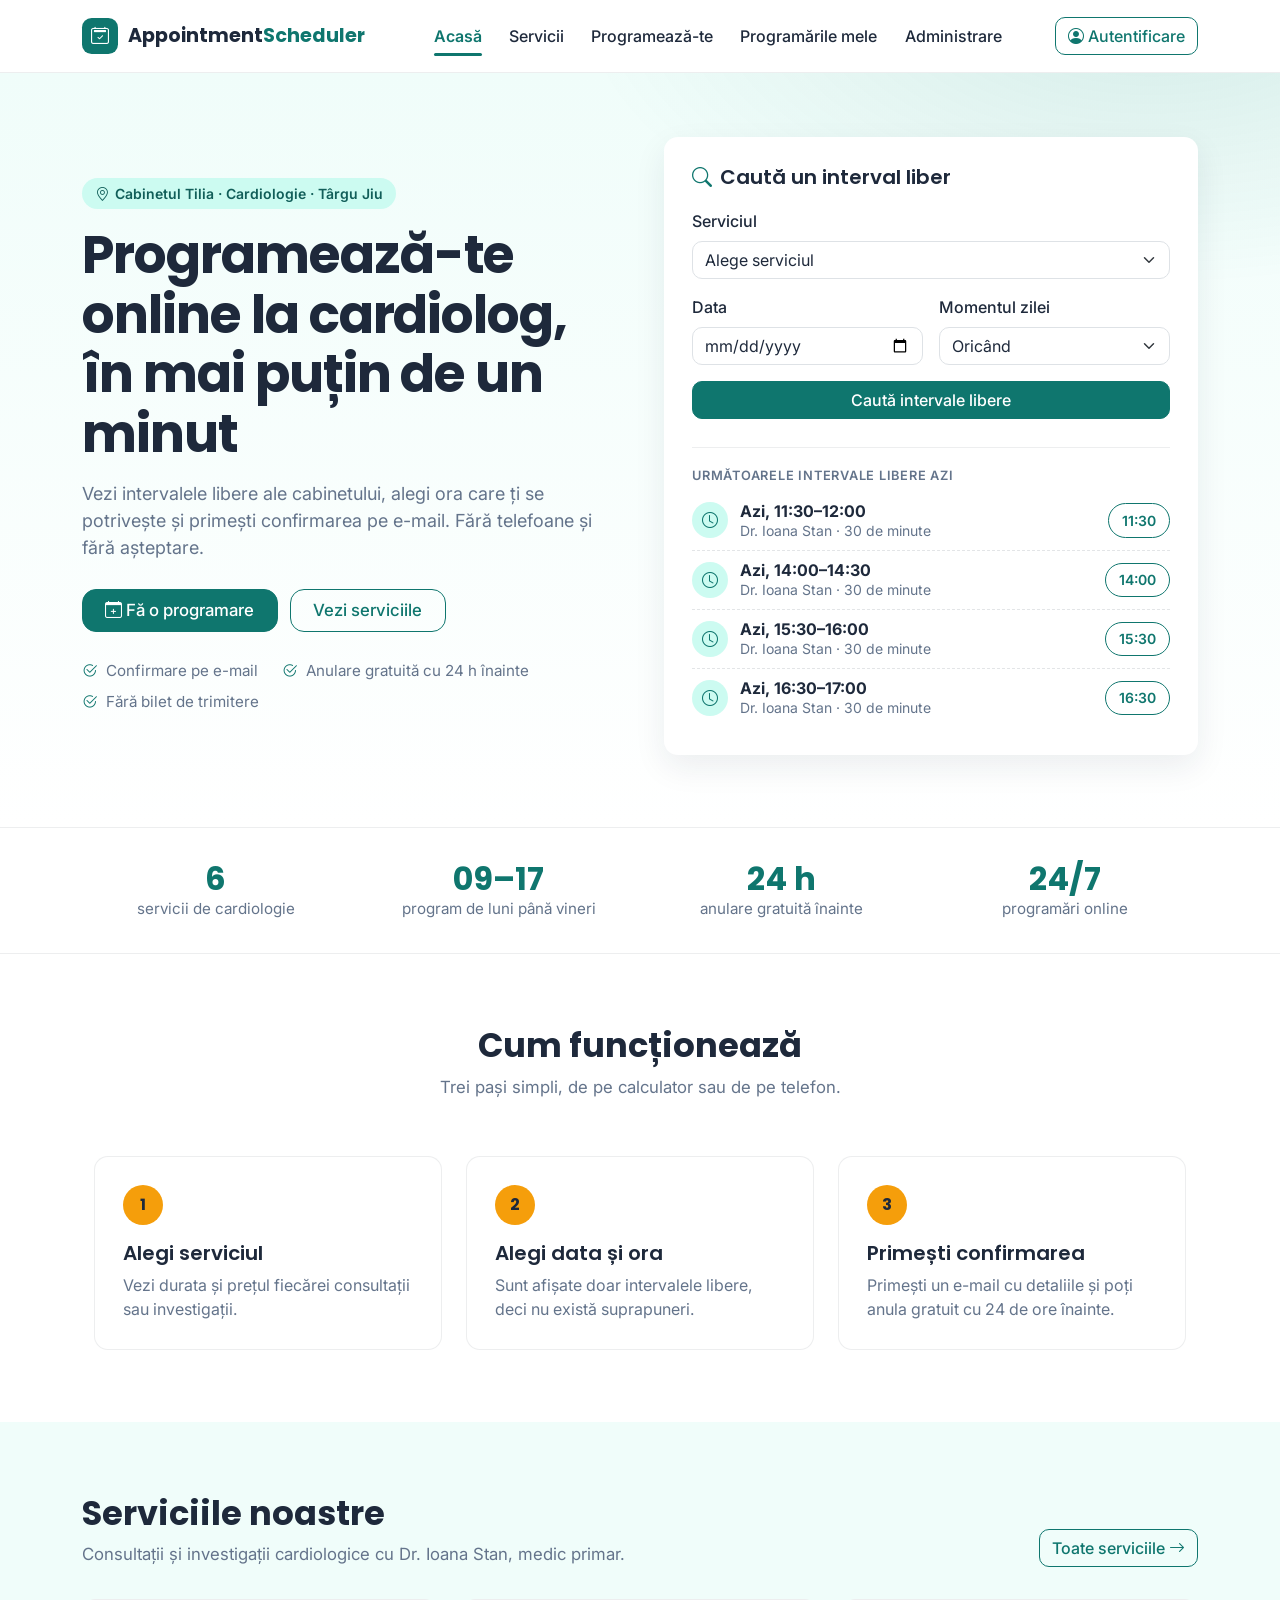
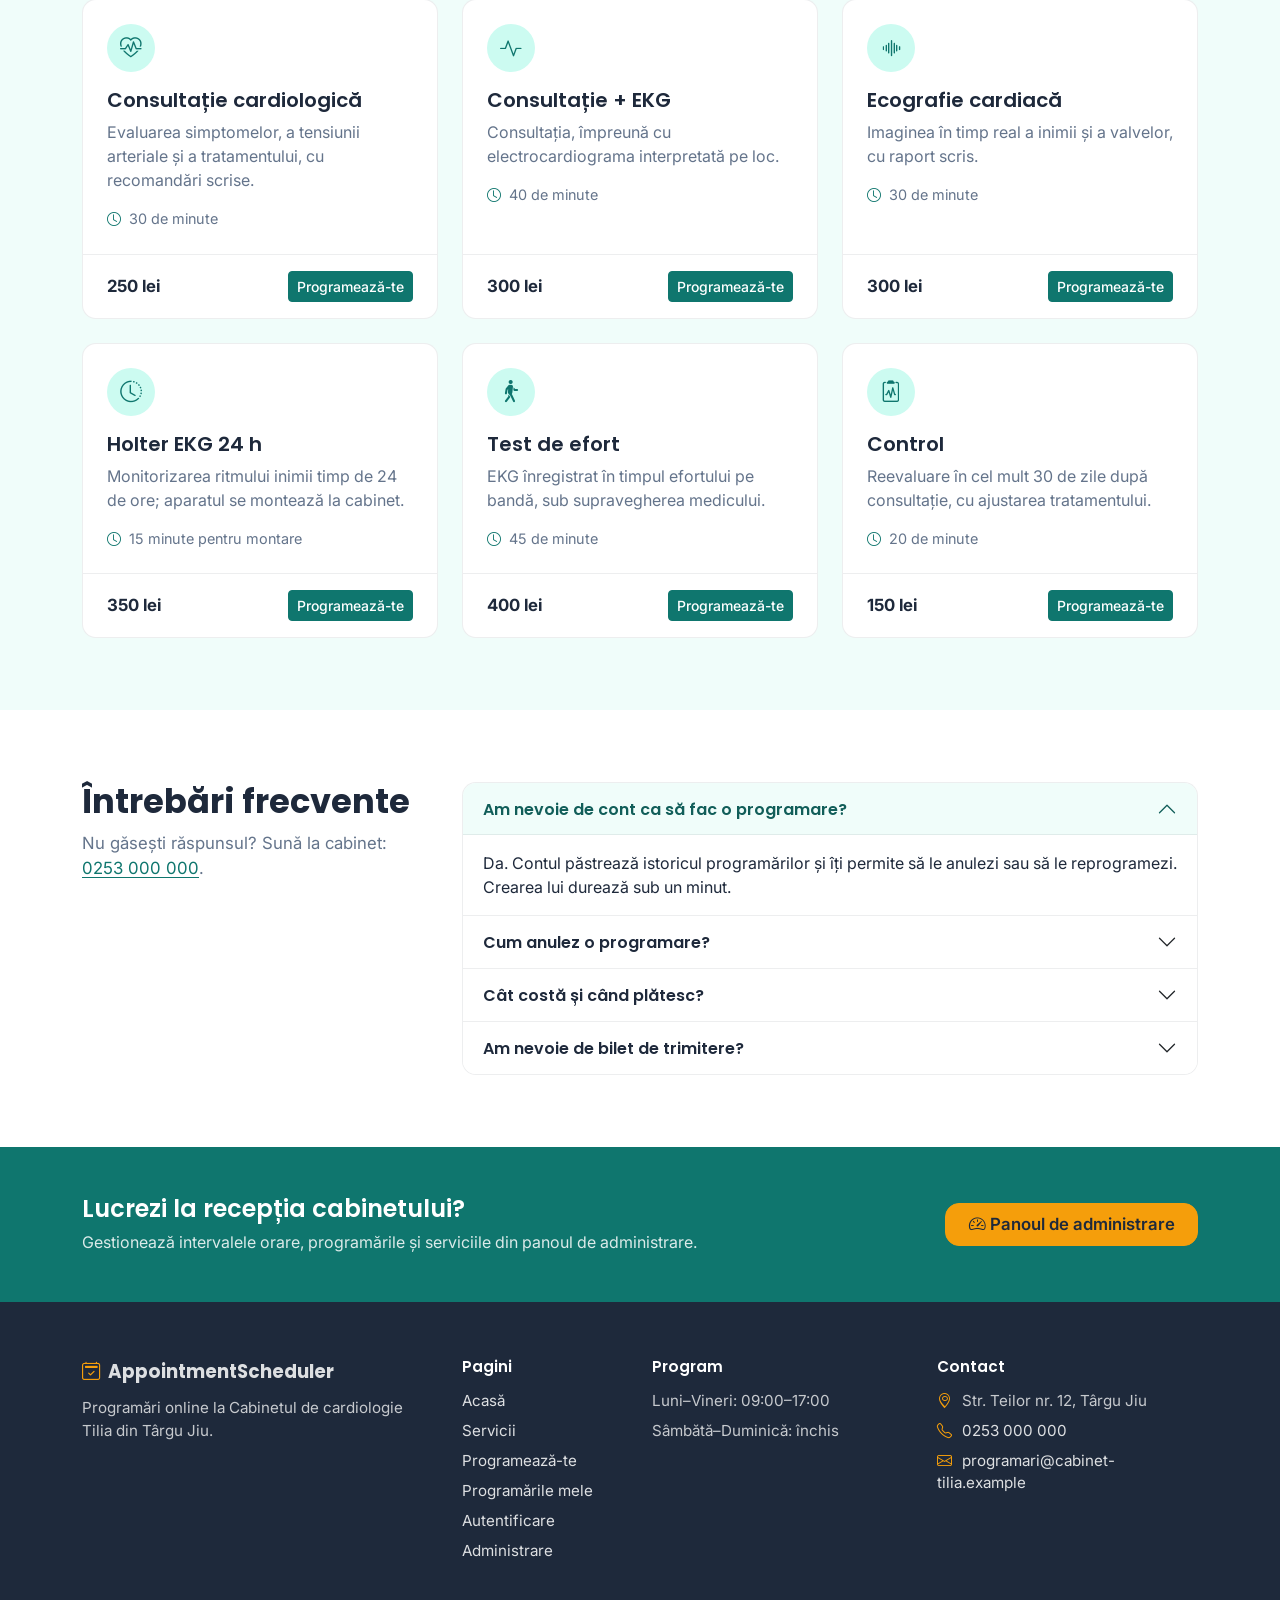
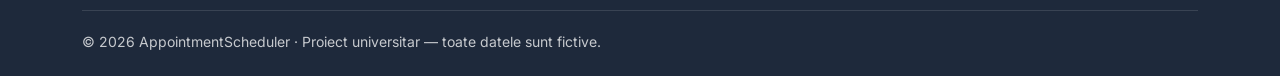
==== index.html @ 43826719 "Pagina principala: structura HTML (antet, sectiuni, subsol)" ====
<!DOCTYPE html>
<html lang="ro">
<head>
  <meta charset="UTF-8">
  <!-- viewport: pagina se adaptează la lățimea ecranului (obligatoriu pentru design responsive) -->
  <meta name="viewport" content="width=device-width, initial-scale=1">
  <meta name="description" content="Programări online la Cabinetul de cardiologie Tilia din Târgu Jiu: alegi serviciul, vezi intervalele libere și rezervi în mai puțin de un minut.">
  <title>AppointmentScheduler — Programări online la Cabinetul de cardiologie Tilia</title>
  <link rel="icon" href="img/favicon.svg" type="image/svg+xml">

  <!-- 1. Bootstrap 5.3.8 (framework-ul CSS), încărcat prin CDN -->
  <link rel="stylesheet" href="https://cdn.jsdelivr.net/npm/bootstrap@5.3.8/dist/css/bootstrap.min.css"
        integrity="sha384-sRIl4kxILFvY47J16cr9ZwB07vP4J8+LH7qKQnuqkuIAvNWLzeN8tE5YBujZqJLB" crossorigin="anonymous">
  <!-- 2. Bootstrap Icons (pictogramele) -->
  <link rel="stylesheet" href="https://cdn.jsdelivr.net/npm/bootstrap-icons@1.13.1/font/bootstrap-icons.min.css"
        integrity="sha384-CK2SzKma4jA5H/MXDUU7i1TqZlCFaD4T01vtyDFvPlD97JQyS+IsSh1nI2EFbpyk" crossorigin="anonymous">
  <!-- 3. Fonturile: Poppins pentru titluri, Inter pentru text (Google Fonts) -->
  <link rel="preconnect" href="https://fonts.googleapis.com">
  <link rel="preconnect" href="https://fonts.gstatic.com" crossorigin>
  <link rel="stylesheet" href="https://fonts.googleapis.com/css2?family=Inter:wght@400;500;600&family=Poppins:wght@500;600;700&display=swap">
  <!-- 4. Stilurile proprii: ultimele, ca să poată suprascrie stilurile Bootstrap -->
  <link rel="stylesheet" href="css/style.css">
</head>
<body>
  <!-- Link vizibil doar la navigarea cu tastatura: sare direct la conținut -->
  <a class="visually-hidden-focusable skip-link" href="#continut">Sari la conținutul principal</a>

  <!-- ============================ ANTET ȘI MENIU (comun tuturor paginilor) ============================ -->
  <header class="site-header sticky-top">
    <nav class="navbar navbar-expand-lg" aria-label="Meniul principal">
      <div class="container">
        <a class="navbar-brand" href="index.html">
          <i class="bi bi-calendar2-check brand-icon" aria-hidden="true"></i>
          <span>Appointment<span class="brand-accent">Scheduler</span></span>
        </a>
        <!-- Butonul „hamburger”: apare doar pe ecrane mai înguste de 992 px -->
        <button class="navbar-toggler" type="button" data-bs-toggle="collapse" data-bs-target="#meniu-principal"
                aria-controls="meniu-principal" aria-expanded="false" aria-label="Deschide meniul">
          <span class="navbar-toggler-icon"></span>
        </button>
        <div class="collapse navbar-collapse" id="meniu-principal">
          <ul class="navbar-nav mx-lg-auto">
            <li class="nav-item"><a class="nav-link active" aria-current="page" href="index.html">Acasă</a></li>
            <li class="nav-item"><a class="nav-link" href="servicii.html">Servicii</a></li>
            <li class="nav-item"><a class="nav-link" href="programare.html">Programează-te</a></li>
            <li class="nav-item"><a class="nav-link" href="programarile-mele.html">Programările mele</a></li>
            <li class="nav-item"><a class="nav-link" href="admin.html">Administrare</a></li>
          </ul>
          <a class="btn btn-outline-primary btn-account" href="autentificare.html">
            <i class="bi bi-person-circle" aria-hidden="true"></i> Autentificare
          </a>
        </div>
      </div>
    </nav>
  </header>

  <main id="continut">

    <!-- ============================ 1. HERO: mesajul principal + căutarea rapidă ============================ -->
    <section class="hero" aria-labelledby="titlu-hero">
      <div class="container">
        <div class="row align-items-center g-4 g-lg-5">

          <!-- Coloana stângă: mesajul principal și butoanele de acțiune -->
          <div class="col-lg-6">
            <p class="eyebrow"><i class="bi bi-geo-alt" aria-hidden="true"></i> Cabinetul Tilia · Cardiologie · Târgu Jiu</p>
            <h1 id="titlu-hero" class="hero-title">Programează-te online la cardiolog, în mai puțin de un minut</h1>
            <p class="hero-lead">Vezi intervalele libere ale cabinetului, alegi ora care ți se potrivește și primești confirmarea pe e-mail. Fără telefoane și fără așteptare.</p>
            <div class="hero-actions">
              <a class="btn btn-primary btn-lg" href="programare.html">
                <i class="bi bi-calendar-plus" aria-hidden="true"></i> Fă o programare
              </a>
              <a class="btn btn-outline-primary btn-lg" href="servicii.html">Vezi serviciile</a>
            </div>
            <ul class="hero-facts">
              <li><i class="bi bi-check2-circle" aria-hidden="true"></i> Confirmare pe e-mail</li>
              <li><i class="bi bi-check2-circle" aria-hidden="true"></i> Anulare gratuită cu 24 h înainte</li>
              <li><i class="bi bi-check2-circle" aria-hidden="true"></i> Fără bilet de trimitere</li>
            </ul>
          </div>

          <!-- Coloana dreaptă: formularul de căutare rapidă și următoarele intervale libere -->
          <div class="col-lg-6">
            <div class="card search-card">
              <div class="card-body">
                <h2 class="h5 card-heading"><i class="bi bi-search" aria-hidden="true"></i> Caută un interval liber</h2>

                <!-- novalidate: oprim mesajele implicite ale browserului; validarea o face js/main.js -->
                <form id="form-cautare" class="row g-3 needs-validation" action="programare.html" method="get" novalidate>
                  <div class="col-12">
                    <label for="serviciu-cautare" class="form-label">Serviciul</label>
                    <select id="serviciu-cautare" name="serviciu" class="form-select" required>
                      <option value="" selected disabled>Alege serviciul</option>
                      <option value="consultatie">Consultație cardiologică</option>
                      <option value="consultatie-ekg">Consultație + EKG</option>
                      <option value="ecografie">Ecografie cardiacă</option>
                      <option value="holter">Holter EKG 24 h</option>
                      <option value="test-efort">Test de efort</option>
                      <option value="control">Control</option>
                    </select>
                    <div class="invalid-feedback">Alege un serviciu.</div>
                  </div>
                  <div class="col-sm-6">
                    <label for="data" class="form-label">Data</label>
                    <input type="date" id="data" name="data" class="form-control" required data-validare-data>
                    <div class="invalid-feedback" data-mesaj-data>Alege data programării.</div>
                  </div>
                  <div class="col-sm-6">
                    <label for="moment" class="form-label">Momentul zilei</label>
                    <select id="moment" name="moment" class="form-select">
                      <option value="oricand" selected>Oricând</option>
                      <option value="dimineata">Dimineața (09–12)</option>
                      <option value="dupa-amiaza">După-amiaza (12–17)</option>
                    </select>
                  </div>
                  <div class="col-12 d-grid">
                    <button type="submit" class="btn btn-primary">Caută intervale libere</button>
                  </div>
                </form>

                <h3 class="slots-heading">Următoarele intervale libere azi</h3>
                <ul class="list-unstyled slot-list">
                  <li class="slot-item">
                    <span class="icon-circle icon-circle-sm"><i class="bi bi-clock" aria-hidden="true"></i></span>
                    <span class="slot-info"><strong>Azi, 11:30–12:00</strong><small>Dr. Ioana Stan · 30 de minute</small></span>
                    <a class="slot-chip" href="programare.html">11:30</a>
                  </li>
                  <li class="slot-item">
                    <span class="icon-circle icon-circle-sm"><i class="bi bi-clock" aria-hidden="true"></i></span>
                    <span class="slot-info"><strong>Azi, 14:00–14:30</strong><small>Dr. Ioana Stan · 30 de minute</small></span>
                    <a class="slot-chip" href="programare.html">14:00</a>
                  </li>
                  <li class="slot-item">
                    <span class="icon-circle icon-circle-sm"><i class="bi bi-clock" aria-hidden="true"></i></span>
                    <span class="slot-info"><strong>Azi, 15:30–16:00</strong><small>Dr. Ioana Stan · 30 de minute</small></span>
                    <a class="slot-chip" href="programare.html">15:30</a>
                  </li>
                  <li class="slot-item">
                    <span class="icon-circle icon-circle-sm"><i class="bi bi-clock" aria-hidden="true"></i></span>
                    <span class="slot-info"><strong>Azi, 16:30–17:00</strong><small>Dr. Ioana Stan · 30 de minute</small></span>
                    <a class="slot-chip" href="programare.html">16:30</a>
                  </li>
                </ul>
              </div>
            </div>
          </div>

        </div>
      </div>
    </section>

    <!-- ============================ 2. PE SCURT: cifre despre cabinet ============================ -->
    <section class="stats-bar" aria-label="Cabinetul pe scurt">
      <div class="container">
        <div class="row row-cols-2 row-cols-md-4 g-3 text-center">
          <div class="col"><p class="stat-number">6</p><p class="stat-label">servicii de cardiologie</p></div>
          <div class="col"><p class="stat-number">09–17</p><p class="stat-label">program de luni până vineri</p></div>
          <div class="col"><p class="stat-number">24 h</p><p class="stat-label">anulare gratuită înainte</p></div>
          <div class="col"><p class="stat-number">24/7</p><p class="stat-label">programări online</p></div>
        </div>
      </div>
    </section>

    <!-- ============================ 3. CUM FUNCȚIONEAZĂ: cei trei pași ============================ -->
    <section class="section" id="cum-functioneaza" aria-labelledby="titlu-pasi">
      <div class="container">
        <div class="section-head text-md-center">
          <h2 id="titlu-pasi" class="section-title">Cum funcționează</h2>
          <p class="section-lead">Trei pași simpli, de pe calculator sau de pe telefon.</p>
        </div>
        <ol class="row g-4 list-unstyled steps">
          <li class="col-md-4">
            <div class="step-card">
              <span class="step-number" aria-hidden="true">1</span>
              <h3 class="h5">Alegi serviciul</h3>
              <p>Vezi durata și prețul fiecărei consultații sau investigații.</p>
            </div>
          </li>
          <li class="col-md-4">
            <div class="step-card">
              <span class="step-number" aria-hidden="true">2</span>
              <h3 class="h5">Alegi data și ora</h3>
              <p>Sunt afișate doar intervalele libere, deci nu există suprapuneri.</p>
            </div>
          </li>
          <li class="col-md-4">
            <div class="step-card">
              <span class="step-number" aria-hidden="true">3</span>
              <h3 class="h5">Primești confirmarea</h3>
              <p>Primești un e-mail cu detaliile și poți anula gratuit cu 24 de ore înainte.</p>
            </div>
          </li>
        </ol>
      </div>
    </section>

    <!-- ============================ 4. SERVICIILE NOASTRE (modulul Catalog) ============================ -->
    <section class="section section-alt" id="servicii" aria-labelledby="titlu-servicii">
      <div class="container">
        <div class="section-head d-md-flex justify-content-between align-items-end">
          <div>
            <h2 id="titlu-servicii" class="section-title">Serviciile noastre</h2>
            <p class="section-lead">Consultații și investigații cardiologice cu Dr. Ioana Stan, medic primar.</p>
          </div>
          <a class="btn btn-outline-primary mt-3 mt-md-0" href="servicii.html">
            Toate serviciile <i class="bi bi-arrow-right" aria-hidden="true"></i>
          </a>
        </div>

        <!-- Grila de carduri: 1 coloană pe telefon, 2 pe tabletă, 3 pe desktop -->
        <div class="row row-cols-1 row-cols-sm-2 row-cols-lg-3 g-4">
          <div class="col">
            <article class="card card-serviciu h-100">
              <div class="card-body">
                <span class="icon-circle"><i class="bi bi-heart-pulse" aria-hidden="true"></i></span>
                <h3 class="h5 card-title">Consultație cardiologică</h3>
                <p class="card-text">Evaluarea simptomelor, a tensiunii arteriale și a tratamentului, cu recomandări scrise.</p>
                <p class="card-meta"><i class="bi bi-clock" aria-hidden="true"></i> 30 de minute</p>
              </div>
              <div class="card-footer">
                <span class="price"><strong>250 lei</strong></span>
                <a class="btn btn-sm btn-primary" href="programare.html?serviciu=consultatie">Programează-te</a>
              </div>
            </article>
          </div>
          <div class="col">
            <article class="card card-serviciu h-100">
              <div class="card-body">
                <span class="icon-circle"><i class="bi bi-activity" aria-hidden="true"></i></span>
                <h3 class="h5 card-title">Consultație + EKG</h3>
                <p class="card-text">Consultația, împreună cu electrocardiograma interpretată pe loc.</p>
                <p class="card-meta"><i class="bi bi-clock" aria-hidden="true"></i> 40 de minute</p>
              </div>
              <div class="card-footer">
                <span class="price"><strong>300 lei</strong></span>
                <a class="btn btn-sm btn-primary" href="programare.html?serviciu=consultatie-ekg">Programează-te</a>
              </div>
            </article>
          </div>
          <div class="col">
            <article class="card card-serviciu h-100">
              <div class="card-body">
                <span class="icon-circle"><i class="bi bi-soundwave" aria-hidden="true"></i></span>
                <h3 class="h5 card-title">Ecografie cardiacă</h3>
                <p class="card-text">Imaginea în timp real a inimii și a valvelor, cu raport scris.</p>
                <p class="card-meta"><i class="bi bi-clock" aria-hidden="true"></i> 30 de minute</p>
              </div>
              <div class="card-footer">
                <span class="price"><strong>300 lei</strong></span>
                <a class="btn btn-sm btn-primary" href="programare.html?serviciu=ecografie">Programează-te</a>
              </div>
            </article>
          </div>
          <div class="col">
            <article class="card card-serviciu h-100">
              <div class="card-body">
                <span class="icon-circle"><i class="bi bi-clock-history" aria-hidden="true"></i></span>
                <h3 class="h5 card-title">Holter EKG 24 h</h3>
                <p class="card-text">Monitorizarea ritmului inimii timp de 24 de ore; aparatul se montează la cabinet.</p>
                <p class="card-meta"><i class="bi bi-clock" aria-hidden="true"></i> 15 minute pentru montare</p>
              </div>
              <div class="card-footer">
                <span class="price"><strong>350 lei</strong></span>
                <a class="btn btn-sm btn-primary" href="programare.html?serviciu=holter">Programează-te</a>
              </div>
            </article>
          </div>
          <div class="col">
            <article class="card card-serviciu h-100">
              <div class="card-body">
                <span class="icon-circle"><i class="bi bi-person-walking" aria-hidden="true"></i></span>
                <h3 class="h5 card-title">Test de efort</h3>
                <p class="card-text">EKG înregistrat în timpul efortului pe bandă, sub supravegherea medicului.</p>
                <p class="card-meta"><i class="bi bi-clock" aria-hidden="true"></i> 45 de minute</p>
              </div>
              <div class="card-footer">
                <span class="price"><strong>400 lei</strong></span>
                <a class="btn btn-sm btn-primary" href="programare.html?serviciu=test-efort">Programează-te</a>
              </div>
            </article>
          </div>
          <div class="col">
            <article class="card card-serviciu h-100">
              <div class="card-body">
                <span class="icon-circle"><i class="bi bi-clipboard2-pulse" aria-hidden="true"></i></span>
                <h3 class="h5 card-title">Control</h3>
                <p class="card-text">Reevaluare în cel mult 30 de zile după consultație, cu ajustarea tratamentului.</p>
                <p class="card-meta"><i class="bi bi-clock" aria-hidden="true"></i> 20 de minute</p>
              </div>
              <div class="card-footer">
                <span class="price"><strong>150 lei</strong></span>
                <a class="btn btn-sm btn-primary" href="programare.html?serviciu=control">Programează-te</a>
              </div>
            </article>
          </div>
        </div>
      </div>
    </section>

    <!-- ============================ 5. ÎNTREBĂRI FRECVENTE (acordeon Bootstrap) ============================ -->
    <section class="section" id="intrebari" aria-labelledby="titlu-intrebari">
      <div class="container">
        <div class="row g-4">
          <div class="col-lg-4">
            <h2 id="titlu-intrebari" class="section-title">Întrebări frecvente</h2>
            <p class="section-lead">Nu găsești răspunsul? Sună la cabinet: <a href="tel:0253000000">0253&nbsp;000&nbsp;000</a>.</p>
          </div>
          <div class="col-lg-8">
            <div class="accordion" id="faq">
              <div class="accordion-item">
                <h3 class="accordion-header">
                  <button class="accordion-button" type="button" data-bs-toggle="collapse" data-bs-target="#faq-1"
                          aria-expanded="true" aria-controls="faq-1">Am nevoie de cont ca să fac o programare?</button>
                </h3>
                <div id="faq-1" class="accordion-collapse collapse show" data-bs-parent="#faq">
                  <div class="accordion-body">Da. Contul păstrează istoricul programărilor și îți permite să le anulezi sau să le reprogramezi. Crearea lui durează sub un minut.</div>
                </div>
              </div>
              <div class="accordion-item">
                <h3 class="accordion-header">
                  <button class="accordion-button collapsed" type="button" data-bs-toggle="collapse" data-bs-target="#faq-2"
                          aria-expanded="false" aria-controls="faq-2">Cum anulez o programare?</button>
                </h3>
                <div id="faq-2" class="accordion-collapse collapse" data-bs-parent="#faq">
                  <div class="accordion-body">Din pagina „Programările mele”, cu cel puțin 24 de ore înainte. Intervalul eliberat devine imediat disponibil pentru alți pacienți.</div>
                </div>
              </div>
              <div class="accordion-item">
                <h3 class="accordion-header">
                  <button class="accordion-button collapsed" type="button" data-bs-toggle="collapse" data-bs-target="#faq-3"
                          aria-expanded="false" aria-controls="faq-3">Cât costă și când plătesc?</button>
                </h3>
                <div id="faq-3" class="accordion-collapse collapse" data-bs-parent="#faq">
                  <div class="accordion-body">Prețul este afișat la fiecare serviciu. Plătești la cabinet, după consultație, numerar sau cu cardul.</div>
                </div>
              </div>
              <div class="accordion-item">
                <h3 class="accordion-header">
                  <button class="accordion-button collapsed" type="button" data-bs-toggle="collapse" data-bs-target="#faq-4"
                          aria-expanded="false" aria-controls="faq-4">Am nevoie de bilet de trimitere?</button>
                </h3>
                <div id="faq-4" class="accordion-collapse collapse" data-bs-parent="#faq">
                  <div class="accordion-body">Nu. Serviciile se plătesc la cabinet, fără bilet de trimitere. Adu, dacă le ai, analizele și investigațiile recente.</div>
                </div>
              </div>
            </div>
          </div>
        </div>
      </div>
    </section>

    <!-- ============================ 6. BANDĂ PENTRU ADMINISTRATORI (modulul Administrare) ============================ -->
    <section class="cta-band" aria-labelledby="titlu-admin">
      <div class="container">
        <div class="cta-inner">
          <div>
            <h2 id="titlu-admin" class="h4">Lucrezi la recepția cabinetului?</h2>
            <p>Gestionează intervalele orare, programările și serviciile din panoul de administrare.</p>
          </div>
          <a class="btn btn-accent btn-lg" href="admin.html">
            <i class="bi bi-speedometer2" aria-hidden="true"></i> Panoul de administrare
          </a>
        </div>
      </div>
    </section>
  </main>

  <!-- ============================ SUBSOL (comun tuturor paginilor) ============================ -->
  <footer class="site-footer">
    <div class="container">
      <div class="row g-4">
        <div class="col-lg-4">
          <a class="footer-brand" href="index.html"><i class="bi bi-calendar2-check" aria-hidden="true"></i> AppointmentScheduler</a>
          <p class="footer-text">Programări online la Cabinetul de cardiologie Tilia din Târgu Jiu.</p>
        </div>
        <div class="col-6 col-md-4 col-lg-2">
          <h2 class="footer-title">Pagini</h2>
          <ul class="footer-links">
            <li><a href="index.html">Acasă</a></li>
            <li><a href="servicii.html">Servicii</a></li>
            <li><a href="programare.html">Programează-te</a></li>
            <li><a href="programarile-mele.html">Programările mele</a></li>
            <li><a href="autentificare.html">Autentificare</a></li>
            <li><a href="admin.html">Administrare</a></li>
          </ul>
        </div>
        <div class="col-6 col-md-4 col-lg-3">
          <h2 class="footer-title">Program</h2>
          <ul class="footer-links">
            <li>Luni–Vineri: <span class="text-nowrap">09:00–17:00</span></li>
            <li>Sâmbătă–Duminică: închis</li>
          </ul>
        </div>
        <div class="col-md-4 col-lg-3">
          <h2 class="footer-title">Contact</h2>
          <ul class="footer-links">
            <li><i class="bi bi-geo-alt" aria-hidden="true"></i> Str. Teilor nr. 12, Târgu Jiu</li>
            <li><i class="bi bi-telephone" aria-hidden="true"></i> <a href="tel:0253000000">0253&nbsp;000&nbsp;000</a></li>
            <li class="text-break"><i class="bi bi-envelope" aria-hidden="true"></i> <a href="mailto:programari@cabinet-tilia.example">programari@cabinet-tilia.example</a></li>
          </ul>
        </div>
      </div>
      <div class="footer-bottom">
        <p>© <span data-an-curent>2026</span> AppointmentScheduler · Proiect universitar — toate datele sunt fictive.</p>
      </div>
    </div>
  </footer>

  <!-- JavaScript: Bootstrap (meniu, acordeon, tab-uri, ferestre modale) + scriptul propriu -->
  <script src="https://cdn.jsdelivr.net/npm/bootstrap@5.3.8/dist/js/bootstrap.bundle.min.js"
          integrity="sha384-FKyoEForCGlyvwx9Hj09JcYn3nv7wiPVlz7YYwJrWVcXK/BmnVDxM+D2scQbITxI" crossorigin="anonymous"></script>
  <script src="js/main.js"></script>
</body>
</html>
---- css/style.css ----
/* ==========================================================================
   AppointmentScheduler — css/style.css
   Stilurile proprii ale aplicației. Fișierul se încarcă DUPĂ Bootstrap,
   așa că regulile de aici pot suprascrie stilurile implicite ale acestuia.

   Cuprins
   1.  Variabile: paleta de culori și fonturile
   2.  Elemente de bază
   3.  Butoane și formulare
   4.  Antet și meniu
   5.  Hero și căutarea rapidă (pagina Acasă)
   6.  Secțiuni, carduri și pași
   7.  Intervale orare și stări
   8.  Pagini interioare: antet de pagină, bară laterală, panouri, tabele
   9.  Subsol
   10. Responsive: tabletă și telefon
   11. Accesibilitate
   ========================================================================== */


/* 1. Variabile ------------------------------------------------------------- */
:root {
  /* Paleta aplicației (5 culori) */
  --as-primary: #0F766E;  /* verde-albastru: butoane, linkuri, elemente active */
  --as-accent: #F59E0B;   /* chihlimbar: evidențieri, numerele pașilor */
  --as-dark: #1E293B;     /* textul principal și subsolul */
  --as-soft: #F0FDFA;     /* fundalul secțiunilor alternative */
  --as-muted: #64748B;    /* text secundar */

  /* Nuanțe derivate din culorile de mai sus (hover, fundaluri foarte deschise) */
  --as-primary-dark: #115E59;
  --as-primary-subtle: #CCFBF1;
  --as-accent-light: #FBBF24;
  --as-accent-subtle: #FEF3C7;
  --as-line: rgba(30, 41, 59, 0.08);   /* linii și borduri discrete */

  /* Fonturile */
  --as-font-heading: "Poppins", system-ui, -apple-system, "Segoe UI", Roboto, Arial, sans-serif;
  --as-font-body: "Inter", system-ui, -apple-system, "Segoe UI", Roboto, Arial, sans-serif;

  /* Valori folosite în mai multe locuri */
  --as-radius: 0.875rem;
  --as-shadow: 0 0.75rem 2rem rgba(30, 41, 59, 0.08);
  --as-header-height: 4.5rem;

  /* Legăm paleta de variabilele Bootstrap, ca și componentele lui să o folosească */
  --bs-primary: var(--as-primary);
  --bs-primary-rgb: 15, 118, 110;
  --bs-primary-text-emphasis: var(--as-primary-dark);
  --bs-primary-bg-subtle: var(--as-primary-subtle);
  --bs-body-font-family: var(--as-font-body);
  --bs-body-color: var(--as-dark);
  --bs-body-color-rgb: 30, 41, 59;
  --bs-emphasis-color: var(--as-dark);
  --bs-emphasis-color-rgb: 30, 41, 59;
  --bs-secondary-color: var(--as-muted);
  --bs-link-color: var(--as-primary);
  --bs-link-color-rgb: 15, 118, 110;
  --bs-link-hover-color: var(--as-primary-dark);
  --bs-link-hover-color-rgb: 17, 94, 89;
  --bs-border-radius: 0.625rem;
  --bs-border-radius-lg: var(--as-radius);
  --bs-focus-ring-color: rgba(15, 118, 110, 0.25);
}


/* 2. Elemente de bază ------------------------------------------------------ */
body {
  font-family: var(--as-font-body);
  color: var(--as-dark);
  -webkit-font-smoothing: antialiased;
}

h1, h2, h3, h4, h5, h6,
.h1, .h2, .h3, .h4, .h5, .h6 {
  font-family: var(--as-font-heading);
  font-weight: 600;
  color: var(--as-dark);
}

a {
  text-underline-offset: 0.2em;
}

/* Când sărim la o secțiune (#id), antetul fix nu trebuie să o acopere */
main[id],
section[id],
.panel[id] {
  scroll-margin-top: calc(var(--as-header-height) + 1rem);
}


/* 3. Butoane și formulare -------------------------------------------------- */
.btn {
  font-weight: 500;
}

/* Bootstrap colorează butoanele prin variabile; le dăm culorile din paletă */
.btn-primary {
  --bs-btn-bg: var(--as-primary);
  --bs-btn-border-color: var(--as-primary);
  --bs-btn-hover-bg: var(--as-primary-dark);
  --bs-btn-hover-border-color: var(--as-primary-dark);
  --bs-btn-active-bg: var(--as-primary-dark);
  --bs-btn-active-border-color: var(--as-primary-dark);
  --bs-btn-disabled-bg: var(--as-primary);
  --bs-btn-disabled-border-color: var(--as-primary);
  --bs-btn-focus-shadow-rgb: 15, 118, 110;
}

.btn-outline-primary {
  --bs-btn-color: var(--as-primary);
  --bs-btn-border-color: var(--as-primary);
  --bs-btn-hover-color: #FFFFFF;
  --bs-btn-hover-bg: var(--as-primary);
  --bs-btn-hover-border-color: var(--as-primary);
  --bs-btn-active-color: #FFFFFF;
  --bs-btn-active-bg: var(--as-primary-dark);
  --bs-btn-active-border-color: var(--as-primary-dark);
  --bs-btn-focus-shadow-rgb: 15, 118, 110;
}

/* Buton propriu, în culoarea de accent (text închis, pentru contrast bun) */
.btn-accent {
  --bs-btn-color: var(--as-dark);
  --bs-btn-bg: var(--as-accent);
  --bs-btn-border-color: var(--as-accent);
  --bs-btn-hover-color: var(--as-dark);
  --bs-btn-hover-bg: var(--as-accent-light);
  --bs-btn-hover-border-color: var(--as-accent-light);
  --bs-btn-active-color: var(--as-dark);
  --bs-btn-active-bg: var(--as-accent-light);
  --bs-btn-active-border-color: var(--as-accent-light);
  --bs-btn-focus-shadow-rgb: 245, 158, 11;
  font-weight: 600;
}

.btn-lg {
  --bs-btn-padding-x: 1.4rem;
  --bs-btn-font-size: 1.05rem;
}

.form-label {
  font-weight: 500;
}

/* <legend> are implicit un font mare (din Bootstrap); îl aducem la mărimea etichetelor */
legend.form-label {
  font-size: 1rem;
}

/* Conturul câmpurilor active, în culoarea primară */
.form-control:focus,
.form-select:focus,
.form-check-input:focus {
  border-color: var(--as-primary);
  box-shadow: 0 0 0 0.25rem rgba(15, 118, 110, 0.2);
}

.form-check-input:checked {
  background-color: var(--as-primary);
  border-color: var(--as-primary);
}

.form-range::-webkit-slider-thumb {
  background-color: var(--as-primary);
}

.form-range::-moz-range-thumb {
  background-color: var(--as-primary);
}

/* Tab-urile din pagina Autentificare */
.nav-pills {
  --bs-nav-pills-link-active-bg: var(--as-primary);
  --bs-nav-link-color: var(--as-dark);
  --bs-nav-link-hover-color: var(--as-primary);
}


/* 4. Antet și meniu -------------------------------------------------------- */
.site-header {
  background-color: rgba(255, 255, 255, 0.94);
  backdrop-filter: blur(8px);
  border-bottom: 1px solid var(--as-line);
}

.site-header .navbar {
  min-height: var(--as-header-height);
  --bs-navbar-color: var(--as-dark);
  --bs-navbar-hover-color: var(--as-primary);
  --bs-navbar-active-color: var(--as-primary);
  --bs-navbar-nav-link-padding-x: 0.85rem;
}

.navbar-brand {
  display: inline-flex;
  align-items: center;
  gap: 0.6rem;
  font-family: var(--as-font-heading);
  font-size: 1.2rem;
  font-weight: 700;
  color: var(--as-dark);
}

.navbar-brand:hover,
.navbar-brand:focus {
  color: var(--as-dark);
}

.brand-icon {
  display: inline-grid;
  place-items: center;
  width: 2.25rem;
  height: 2.25rem;
  border-radius: 0.6rem;
  background-color: var(--as-primary);
  color: #FFFFFF;
  font-size: 1.1rem;
}

.brand-accent {
  color: var(--as-primary);
}

.site-header .nav-link {
  font-weight: 500;
}

/* Conturul butonului „hamburger” după apăsare, în culoarea primară */
.navbar-toggler:focus {
  box-shadow: 0 0 0 0.2rem rgba(15, 118, 110, 0.25);
}

.site-header .nav-link.active {
  font-weight: 600;
}

/* Pe desktop, pagina curentă este subliniată cu o bară colorată */
@media (min-width: 992px) {
  .site-header .nav-link {
    position: relative;
  }

  .site-header .nav-link.active::after {
    content: "";
    position: absolute;
    left: var(--bs-navbar-nav-link-padding-x);
    right: var(--bs-navbar-nav-link-padding-x);
    bottom: 0;
    height: 3px;
    border-radius: 3px;
    background-color: var(--as-primary);
  }
}


/* 5. Hero și căutarea rapidă (pagina Acasă) -------------------------------- */
.hero {
  padding: 4rem 0 4.5rem;
  background:
    radial-gradient(60rem 30rem at 90% -10%, rgba(15, 118, 110, 0.12), transparent 60%),
    linear-gradient(180deg, var(--as-soft) 0%, #FFFFFF 100%);
}

.eyebrow {
  display: inline-flex;
  align-items: center;
  gap: 0.4rem;
  margin-bottom: 1rem;
  padding: 0.3rem 0.8rem;
  border-radius: 999px;
  background-color: var(--as-primary-subtle);
  color: var(--as-primary-dark);
  font-size: 0.875rem;
  font-weight: 600;
}

/* clamp(minim, preferat, maxim): titlul crește lin odată cu lățimea ecranului */
.hero-title {
  margin-bottom: 1rem;
  font-size: clamp(2rem, 1.35rem + 2.6vw, 3.25rem);
  font-weight: 700;
  line-height: 1.15;
  letter-spacing: -0.02em;
}

.hero-lead {
  max-width: 34rem;
  margin-bottom: 1.75rem;
  color: var(--as-muted);
  font-size: 1.125rem;
}

.hero-actions {
  display: flex;
  flex-wrap: wrap;
  gap: 0.75rem;
}

.hero-facts {
  display: flex;
  flex-wrap: wrap;
  gap: 0.5rem 1.5rem;
  margin: 1.75rem 0 0;
  padding: 0;
  list-style: none;
  color: var(--as-muted);
  font-size: 0.95rem;
}

.hero-facts i {
  margin-right: 0.3rem;
  color: var(--as-primary);
}

.search-card {
  border: 0;
  border-radius: var(--as-radius);
  box-shadow: var(--as-shadow);
}

.search-card .card-body {
  padding: 1.75rem;
}

.card-heading {
  display: flex;
  align-items: center;
  gap: 0.5rem;
  margin-bottom: 1.25rem;
}

.card-heading i {
  color: var(--as-primary);
}

.slots-heading {
  margin: 1.75rem 0 0.5rem;
  padding-top: 1.25rem;
  border-top: 1px solid var(--as-line);
  color: var(--as-muted);
  font-family: var(--as-font-body);
  font-size: 0.8rem;
  font-weight: 600;
  letter-spacing: 0.06em;
  text-transform: uppercase;
}

.slot-list {
  margin: 0;
}

.slot-item {
  display: flex;
  align-items: center;
  gap: 0.75rem;
  padding: 0.6rem 0;
}

.slot-item + .slot-item {
  border-top: 1px dashed rgba(30, 41, 59, 0.12);
}

.slot-info {
  flex: 1;
  min-width: 0;
  line-height: 1.3;
}

.slot-info small {
  display: block;
  color: var(--as-muted);
}


/* 6. Secțiuni, carduri și pași --------------------------------------------- */
.section {
  padding: 4.5rem 0;
}

.section-alt {
  background-color: var(--as-soft);
}

.section-head {
  margin-bottom: 2rem;
}

.section-title {
  margin-bottom: 0.5rem;
  font-size: clamp(1.6rem, 1.3rem + 1.2vw, 2.1rem);
  font-weight: 700;
}

.section-lead {
  margin-bottom: 0;
  color: var(--as-muted);
  font-size: 1.05rem;
}

/* Banda cu cifre de sub hero */
.stats-bar {
  padding: 2rem 0;
  border-top: 1px solid var(--as-line);
  border-bottom: 1px solid var(--as-line);
  background-color: #FFFFFF;
}

.stat-number {
  margin: 0;
  color: var(--as-primary);
  font-family: var(--as-font-heading);
  font-size: 2rem;
  font-weight: 700;
  line-height: 1.2;
}

.stat-label {
  margin: 0;
  color: var(--as-muted);
  font-size: 0.95rem;
}

/* Cerc colorat în care stă o pictogramă */
.icon-circle {
  display: inline-grid;
  flex-shrink: 0;
  place-items: center;
  width: 3rem;
  height: 3rem;
  border-radius: 50%;
  background-color: var(--as-primary-subtle);
  color: var(--as-primary);
  font-size: 1.35rem;
}

.icon-circle-sm {
  width: 2.25rem;
  height: 2.25rem;
  font-size: 1rem;
}

/* Pașii din „Cum funcționează” */
.steps {
  margin: 0;
  padding: 0;
}

.step-card {
  height: 100%;
  padding: 1.75rem;
  border: 1px solid var(--as-line);
  border-radius: var(--as-radius);
  background-color: #FFFFFF;
}

.step-number {
  display: inline-grid;
  place-items: center;
  width: 2.5rem;
  height: 2.5rem;
  margin-bottom: 1rem;
  border-radius: 50%;
  background-color: var(--as-accent);
  color: var(--as-dark);
  font-family: var(--as-font-heading);
  font-weight: 700;
}

.step-card p {
  margin: 0;
  color: var(--as-muted);
}

/* Cardurile serviciilor */
.card-serviciu {
  border: 1px solid var(--as-line);
  border-radius: var(--as-radius);
  transition: transform 0.2s ease, box-shadow 0.2s ease;
}

.card-serviciu:hover {
  transform: translateY(-4px);
  box-shadow: var(--as-shadow);
}

.card-serviciu .card-body {
  padding: 1.5rem;
}

.card-serviciu .icon-circle {
  margin-bottom: 1rem;
}

.card-serviciu .card-text {
  color: var(--as-muted);
}

.card-meta {
  margin: 0;
  color: var(--as-muted);
  font-size: 0.9rem;
}

.card-meta i {
  margin-right: 0.25rem;
  color: var(--as-primary);
}

.card-serviciu .card-footer {
  display: flex;
  align-items: center;
  justify-content: space-between;
  gap: 0.75rem;
  padding: 1rem 1.5rem;
  border-top: 1px solid var(--as-line);
  background-color: transparent;
}

.price {
  color: var(--as-muted);
  font-size: 0.95rem;
}

.price strong {
  color: var(--as-dark);
  font-size: 1.05rem;
}

/* Prețul afișat pe cardurile din pagina Servicii */
.price-tag {
  margin: 0;
  color: var(--as-dark);
  font-family: var(--as-font-heading);
  font-size: 1.25rem;
  font-weight: 600;
}

/* Antetul unui card de serviciu: pictograma lângă denumire (pagina Servicii) */
.serviciu-head {
  display: flex;
  align-items: center;
  gap: 0.85rem;
  margin-bottom: 1rem;
}

.card-serviciu .serviciu-head .icon-circle {
  margin-bottom: 0;
}

/* Lista de servicii și prețuri dintr-un card */
.service-list {
  margin: 0 0 1rem;
  padding: 0;
  list-style: none;
  font-size: 0.92rem;
}

.service-list li {
  display: flex;
  justify-content: space-between;
  gap: 1rem;
  padding: 0.4rem 0;
  border-bottom: 1px dashed rgba(30, 41, 59, 0.12);
}

.service-list strong {
  white-space: nowrap;
}

/* Acordeonul cu întrebări frecvente */
.accordion {
  --bs-accordion-border-color: var(--as-line);
  --bs-accordion-border-radius: var(--as-radius);
  --bs-accordion-inner-border-radius: calc(var(--as-radius) - 1px);
  --bs-accordion-active-color: var(--as-primary-dark);
  --bs-accordion-active-bg: var(--as-soft);
  --bs-accordion-btn-focus-box-shadow: 0 0 0 0.25rem rgba(15, 118, 110, 0.2);
  --bs-accordion-btn-active-icon: url("data:image/svg+xml,%3csvg xmlns='http://www.w3.org/2000/svg' viewBox='0 0 16 16' fill='none' stroke='%23115E59' stroke-linecap='round' stroke-linejoin='round'%3e%3cpath d='M2 5L8 11L14 5'/%3e%3c/svg%3e");
}

.accordion-button {
  font-weight: 600;
}

/* Banda colorată pentru administratori */
.cta-band {
  padding: 3rem 0;
  background-color: var(--as-primary);
  color: #FFFFFF;
}

.cta-inner {
  display: flex;
  flex-wrap: wrap;
  align-items: center;
  justify-content: space-between;
  gap: 1.5rem;
}

.cta-band h2 {
  margin-bottom: 0.35rem;
  color: #FFFFFF;
}

.cta-band p {
  margin: 0;
  color: rgba(255, 255, 255, 0.85);
}


/* 7. Intervale orare și stări ---------------------------------------------- */
/* Un interval liber, afișat ca o „pastilă” pe care se poate da click */
.slot-chip {
  display: inline-flex;
  align-items: center;
  justify-content: center;
  padding: 0.35rem 0.8rem;
  border: 1px solid var(--as-primary);
  border-radius: 999px;
  color: var(--as-primary);
  font-size: 0.875rem;
  font-weight: 600;
  text-decoration: none;
  white-space: nowrap;
  transition: background-color 0.15s ease, color 0.15s ease;
}

.slot-chip:hover,
.slot-chip:focus-visible {
  background-color: var(--as-primary);
  color: #FFFFFF;
}

.slot-row {
  display: flex;
  flex-wrap: wrap;
  gap: 0.5rem;
}

.slots-label {
  margin: 1rem 0 0.5rem;
  color: var(--as-muted);
  font-size: 0.8rem;
  font-weight: 600;
  letter-spacing: 0.05em;
  text-transform: uppercase;
}

/* Intervalele din formularul de programare (butoane radio stilizate) */
.slot-grid {
  display: grid;
  grid-template-columns: repeat(4, 1fr);
  gap: 0.5rem;
}

.btn-slot {
  --bs-btn-color: var(--as-primary);
  --bs-btn-border-color: rgba(15, 118, 110, 0.4);
  --bs-btn-hover-color: var(--as-primary-dark);
  --bs-btn-hover-bg: var(--as-soft);
  --bs-btn-hover-border-color: var(--as-primary);
  --bs-btn-active-color: #FFFFFF;
  --bs-btn-active-bg: var(--as-primary);
  --bs-btn-active-border-color: var(--as-primary);
  --bs-btn-disabled-color: var(--as-muted);
  --bs-btn-disabled-bg: transparent;
  --bs-btn-disabled-border-color: rgba(30, 41, 59, 0.12);
  font-weight: 600;
}

.btn-check:disabled + .btn-slot {
  text-decoration: line-through;
}

/* Mesajul de eroare ocupă toată lățimea grilei de intervale */
.slot-grid .invalid-feedback {
  grid-column: 1 / -1;
}

/* Insignele de stare: programări și intervale */
.status {
  display: inline-flex;
  align-items: center;
  gap: 0.35rem;
  padding: 0.25rem 0.65rem;
  border-radius: 999px;
  font-size: 0.8rem;
  font-weight: 600;
  white-space: nowrap;
}

.status::before {
  content: "";
  width: 0.45rem;
  height: 0.45rem;
  border-radius: 50%;
  background-color: currentColor;
}

.status-confirmata,
.status-liber {
  background-color: var(--as-primary-subtle);
  color: var(--as-primary-dark);
}

.status-asteptare,
.status-rezervat {
  background-color: var(--as-accent-subtle);
  color: #92400E;
}

.status-anulata,
.status-blocat {
  background-color: #F1F5F9;
  color: var(--as-muted);
}

.status-finalizata {
  background-color: #E2E8F0;
  color: var(--as-dark);
}


/* 8. Pagini interioare ----------------------------------------------------- */
/* Antetul paginii: firul de navigare (breadcrumb), titlul și descrierea */
.page-header {
  padding: 2.5rem 0 2rem;
  border-bottom: 1px solid var(--as-line);
  background: linear-gradient(180deg, var(--as-soft), #FFFFFF);
}

.page-header h1 {
  margin-bottom: 0.35rem;
  font-size: clamp(1.75rem, 1.4rem + 1.4vw, 2.4rem);
  font-weight: 700;
}

.page-header .lead {
  margin: 0;
  color: var(--as-muted);
  font-size: 1.05rem;
}

.breadcrumb {
  --bs-breadcrumb-margin-bottom: 0.75rem;
  font-size: 0.9rem;
}

.page-body {
  padding: 2.5rem 0 4rem;
}

/* Bara laterală */
.sidebar-card {
  padding: 1.25rem;
  border: 1px solid var(--as-line);
  border-radius: var(--as-radius);
  background-color: #FFFFFF;
}

.sidebar-title {
  display: block;
  margin-bottom: 0.75rem;
  color: var(--as-muted);
  font-size: 0.8rem;
  font-weight: 600;
  letter-spacing: 0.06em;
  text-transform: uppercase;
}

.filter-group {
  margin: 0;
  padding: 0;
  border: 0;
}

.filter-group + .filter-group {
  margin-top: 1.25rem;
  padding-top: 1.25rem;
  border-top: 1px solid var(--as-line);
}

.side-nav .nav-link {
  display: flex;
  align-items: center;
  gap: 0.6rem;
  padding: 0.55rem 0.75rem;
  border-radius: 0.5rem;
  color: var(--as-dark);
  font-weight: 500;
}

.side-nav .nav-link:hover {
  background-color: var(--as-soft);
  color: var(--as-primary-dark);
}

.side-nav .nav-link.active {
  background-color: var(--as-primary);
  color: #FFFFFF;
}

.side-nav .nav-link.disabled {
  color: var(--as-muted);
}

/* Bara cu numărul de rezultate și sortarea (pagina Servicii) */
.results-bar {
  display: flex;
  flex-wrap: wrap;
  align-items: center;
  justify-content: space-between;
  gap: 0.75rem;
  margin-bottom: 1.5rem;
}

/* Panouri: casete albe cu titlu, folosite în paginile de cont și administrare */
.panel {
  border: 1px solid var(--as-line);
  border-radius: var(--as-radius);
  background-color: #FFFFFF;
}

.panel + .panel {
  margin-top: 1.5rem;
}

.panel-head {
  display: flex;
  flex-wrap: wrap;
  align-items: center;
  justify-content: space-between;
  gap: 0.75rem;
  padding: 1rem 1.25rem;
  border-bottom: 1px solid var(--as-line);
}

.panel-head h2 {
  margin: 0;
  font-size: 1.1rem;
}

.panel-body {
  padding: 1.25rem;
}

.panel-foot {
  padding: 0.85rem 1.25rem;
  border-top: 1px solid var(--as-line);
  color: var(--as-muted);
  font-size: 0.9rem;
}

/* Tabele */
.table-app {
  --bs-table-hover-bg: var(--as-soft);
  margin: 0;
}

.table-app th {
  background-color: #F8FAFC;
  color: var(--as-muted);
  font-size: 0.78rem;
  font-weight: 600;
  letter-spacing: 0.04em;
  text-transform: uppercase;
  white-space: nowrap;
}

.table-app th,
.table-app td {
  padding: 0.85rem 1.25rem;
  vertical-align: middle;
}

.table-app small {
  display: block;
  color: var(--as-muted);
}

.table-actions {
  display: flex;
  justify-content: flex-end;
  gap: 0.35rem;
}

/* Indicatori (pagina Administrare și Programările mele) */
.kpi-card {
  height: 100%;
  padding: 1.25rem;
  border: 1px solid var(--as-line);
  border-radius: var(--as-radius);
  background-color: #FFFFFF;
}

.kpi-label {
  margin: 0 0 0.35rem;
  color: var(--as-muted);
  font-size: 0.9rem;
}

.kpi-value {
  margin: 0;
  font-family: var(--as-font-heading);
  font-size: 1.75rem;
  font-weight: 700;
  line-height: 1.2;
}

.kpi-note {
  margin: 0.35rem 0 0;
  color: var(--as-muted);
  font-size: 0.85rem;
}

/* Bara gradului de ocupare: elementul HTML <progress>, colorat cu accent-color */
progress.ocupare {
  display: block;
  width: 100%;
  height: 0.5rem;
  margin-top: 0.6rem;
  accent-color: var(--as-primary);
}

.side-nav .badge {
  font-weight: 500;
}

.admin-head {
  display: flex;
  flex-wrap: wrap;
  align-items: flex-end;
  justify-content: space-between;
  gap: 1rem;
  margin-bottom: 1.5rem;
}

/* Pașii programării (pagina Programare) */
.stepper {
  display: flex;
  flex-wrap: wrap;
  gap: 0.5rem 0.75rem;
  margin: 1.25rem 0 0;
  padding: 0;
  list-style: none;
}

.stepper li {
  display: flex;
  align-items: center;
  gap: 0.5rem;
  color: var(--as-muted);
  font-weight: 500;
}

.stepper li + li::before {
  content: "";
  width: 1.5rem;
  height: 2px;
  background-color: rgba(30, 41, 59, 0.15);
}

.stepper .num,
.form-section-title .num {
  display: inline-grid;
  place-items: center;
  width: 1.9rem;
  height: 1.9rem;
  border: 2px solid rgba(30, 41, 59, 0.2);
  border-radius: 50%;
  font-size: 0.85rem;
  font-weight: 700;
}

.stepper .current {
  color: var(--as-dark);
}

.stepper .current .num,
.form-section-title .num {
  border-color: var(--as-primary);
  background-color: var(--as-primary);
  color: #FFFFFF;
}

.form-section + .form-section {
  margin-top: 1.75rem;
  padding-top: 1.75rem;
  border-top: 1px solid var(--as-line);
}

.form-section-title {
  display: flex;
  align-items: center;
  gap: 0.6rem;
  margin-bottom: 1rem;
  font-size: 1.15rem;
}

.form-actions {
  display: flex;
  flex-wrap: wrap;
  align-items: center;
  justify-content: space-between;
  gap: 0.75rem;
  margin-top: 1.75rem;
  padding-top: 1.5rem;
  border-top: 1px solid var(--as-line);
}

/* Rezumatul programării: perechi „etichetă — valoare” */
.summary-list {
  display: grid;
  grid-template-columns: auto 1fr;
  gap: 0.6rem 1rem;
  margin: 0;
}

.summary-list dt {
  color: var(--as-muted);
  font-weight: 500;
}

.summary-list dd {
  margin: 0;
  font-weight: 600;
  text-align: right;
}

.info-box {
  display: flex;
  gap: 0.6rem;
  margin-top: 1.25rem;
  padding: 0.85rem 1rem;
  border-radius: 0.6rem;
  background-color: var(--as-soft);
  color: var(--as-primary-dark);
  font-size: 0.9rem;
}

/* Medicul afișat în formularul de programare */
.medic-box {
  display: flex;
  align-items: center;
  gap: 0.75rem;
  padding: 0.45rem 0.85rem;
  border: 1px solid var(--as-line);
  border-radius: 0.6rem;
  background-color: var(--as-soft);
  line-height: 1.25;
}

.medic-box small {
  display: block;
  color: var(--as-muted);
}

/* Profilul pacientului */
.avatar {
  display: inline-grid;
  place-items: center;
  width: 3.5rem;
  height: 3.5rem;
  border-radius: 50%;
  background-color: var(--as-primary);
  color: #FFFFFF;
  font-family: var(--as-font-heading);
  font-size: 1.2rem;
  font-weight: 600;
}

.avatar-sm {
  width: 2.5rem;
  height: 2.5rem;
  font-size: 0.95rem;
}

.profile-card {
  text-align: center;
}

.profile-card .avatar {
  margin-bottom: 0.75rem;
}

/* Pagina Autentificare */
.auth-section {
  padding: 3rem 0 4rem;
  background: linear-gradient(180deg, var(--as-soft), #FFFFFF 70%);
}

.auth-card {
  border: 0;
  border-radius: var(--as-radius);
  box-shadow: var(--as-shadow);
}

.auth-card .card-body {
  padding: 2rem;
}

.auth-tabs {
  margin: 1.25rem 0 1.5rem;
  padding: 0.3rem;
  border-radius: 0.75rem;
  background-color: #F1F5F9;
}

.auth-aside {
  height: 100%;
  padding: 2.25rem;
  border-radius: var(--as-radius);
  background-color: var(--as-primary);
  color: #FFFFFF;
}

.auth-aside h2 {
  color: #FFFFFF;
}

.auth-benefits {
  margin: 1.5rem 0;
  padding: 0;
  list-style: none;
}

.auth-benefits li {
  display: flex;
  align-items: flex-start;
  gap: 0.75rem;
  margin-bottom: 1rem;
}

.auth-benefits i {
  color: var(--as-accent);
  font-size: 1.2rem;
  line-height: 1.3;
}

.auth-note {
  margin: 0;
  color: rgba(255, 255, 255, 0.8);
  font-size: 0.9rem;
}


/* 9. Subsol ---------------------------------------------------------------- */
.site-footer {
  padding: 3.5rem 0 1.5rem;
  background-color: var(--as-dark);
  color: rgba(255, 255, 255, 0.75);
  font-size: 0.95rem;
}

.footer-brand {
  display: inline-flex;
  align-items: center;
  gap: 0.5rem;
  margin-bottom: 0.75rem;
  color: #FFFFFF;
  font-family: var(--as-font-heading);
  font-size: 1.15rem;
  font-weight: 700;
  text-decoration: none;
}

.footer-brand i,
.footer-links i {
  color: var(--as-accent);
}

.footer-text {
  max-width: 22rem;
}

.footer-title {
  margin-bottom: 0.85rem;
  color: #FFFFFF;
  font-size: 0.95rem;
  font-weight: 600;
}

.footer-links {
  margin: 0;
  padding: 0;
  list-style: none;
}

.footer-links li {
  margin-bottom: 0.45rem;
}

.footer-links i {
  margin-right: 0.4rem;
}

.site-footer a {
  color: rgba(255, 255, 255, 0.85);
  text-decoration: none;
}

.site-footer a:hover,
.site-footer a:focus-visible {
  color: #FFFFFF;
  text-decoration: underline;
}

.footer-bottom {
  margin-top: 2.5rem;
  padding-top: 1.25rem;
  border-top: 1px solid rgba(255, 255, 255, 0.12);
  font-size: 0.875rem;
}

.footer-bottom p {
  margin: 0;
}


/* 10. Responsive ----------------------------------------------------------- */
/* Bootstrap face grila responsive; aici ajustăm doar ce ține de stilurile noastre. */

/* Desktop (de la 992 px): bara laterală rămâne vizibilă la derularea paginii */
@media (min-width: 992px) {
  .sidebar-sticky {
    position: sticky;
    top: calc(var(--as-header-height) + 1rem);
  }
}

/* Tabletă și telefon (sub 992 px): meniul se pliază sub butonul „hamburger” */
@media (max-width: 991.98px) {
  .site-header .navbar-collapse {
    padding: 0.5rem 0 1rem;
  }

  .site-header .nav-link {
    border-bottom: 1px solid var(--as-line);
  }

  .site-header .nav-link.active {
    color: var(--as-primary);
  }

  .btn-account {
    width: 100%;
    margin-top: 0.75rem;
  }

  .hero {
    padding: 2.5rem 0 3rem;
  }

  .section {
    padding: 3.5rem 0;
  }

  /* Bara laterală devine panou glisant (offcanvas); butonul care o deschide */
  .sidebar-toggle {
    margin-bottom: 1rem;
  }
}

/* Telefon (sub 576 px) */
@media (max-width: 575.98px) {
  .hero-actions .btn,
  .cta-inner .btn {
    width: 100%;
  }

  .search-card .card-body,
  .auth-card .card-body {
    padding: 1.25rem;
  }

  .section {
    padding: 3rem 0;
  }

  .stat-number {
    font-size: 1.6rem;
  }

  .slot-grid {
    grid-template-columns: repeat(3, 1fr);
  }

  /* Pașii programării se așază pe două rânduri, fără liniile de legătură */
  .stepper li + li::before {
    display: none;
  }

  /* Tabelele nu se mai înghesuie: rândurile rămân întregi, iar tabelul se derulează lateral */
  .table-app th,
  .table-app td {
    padding: 0.7rem 0.9rem;
    white-space: nowrap;
  }
}


/* 11. Accesibilitate ------------------------------------------------------- */
/* Linkul „Sari la conținut” apare în colțul paginii când primește focus */
.skip-link {
  position: absolute;
  top: 0.5rem;
  left: 0.5rem;
  z-index: 2000;
  padding: 0.5rem 1rem;
  border-radius: 0.5rem;
  background-color: var(--as-dark);
  color: #FFFFFF;
}

/* Contur vizibil pentru linkuri la navigarea cu tastatura */
a:not(.btn):focus-visible {
  outline: 3px solid var(--as-accent);
  outline-offset: 2px;
  border-radius: 2px;
}

/* Utilizatorii care au cerut mai puține animații nu le primesc */
@media (prefers-reduced-motion: reduce) {
  *,
  *::before,
  *::after {
    transition: none !important;
    animation: none !important;
  }
}
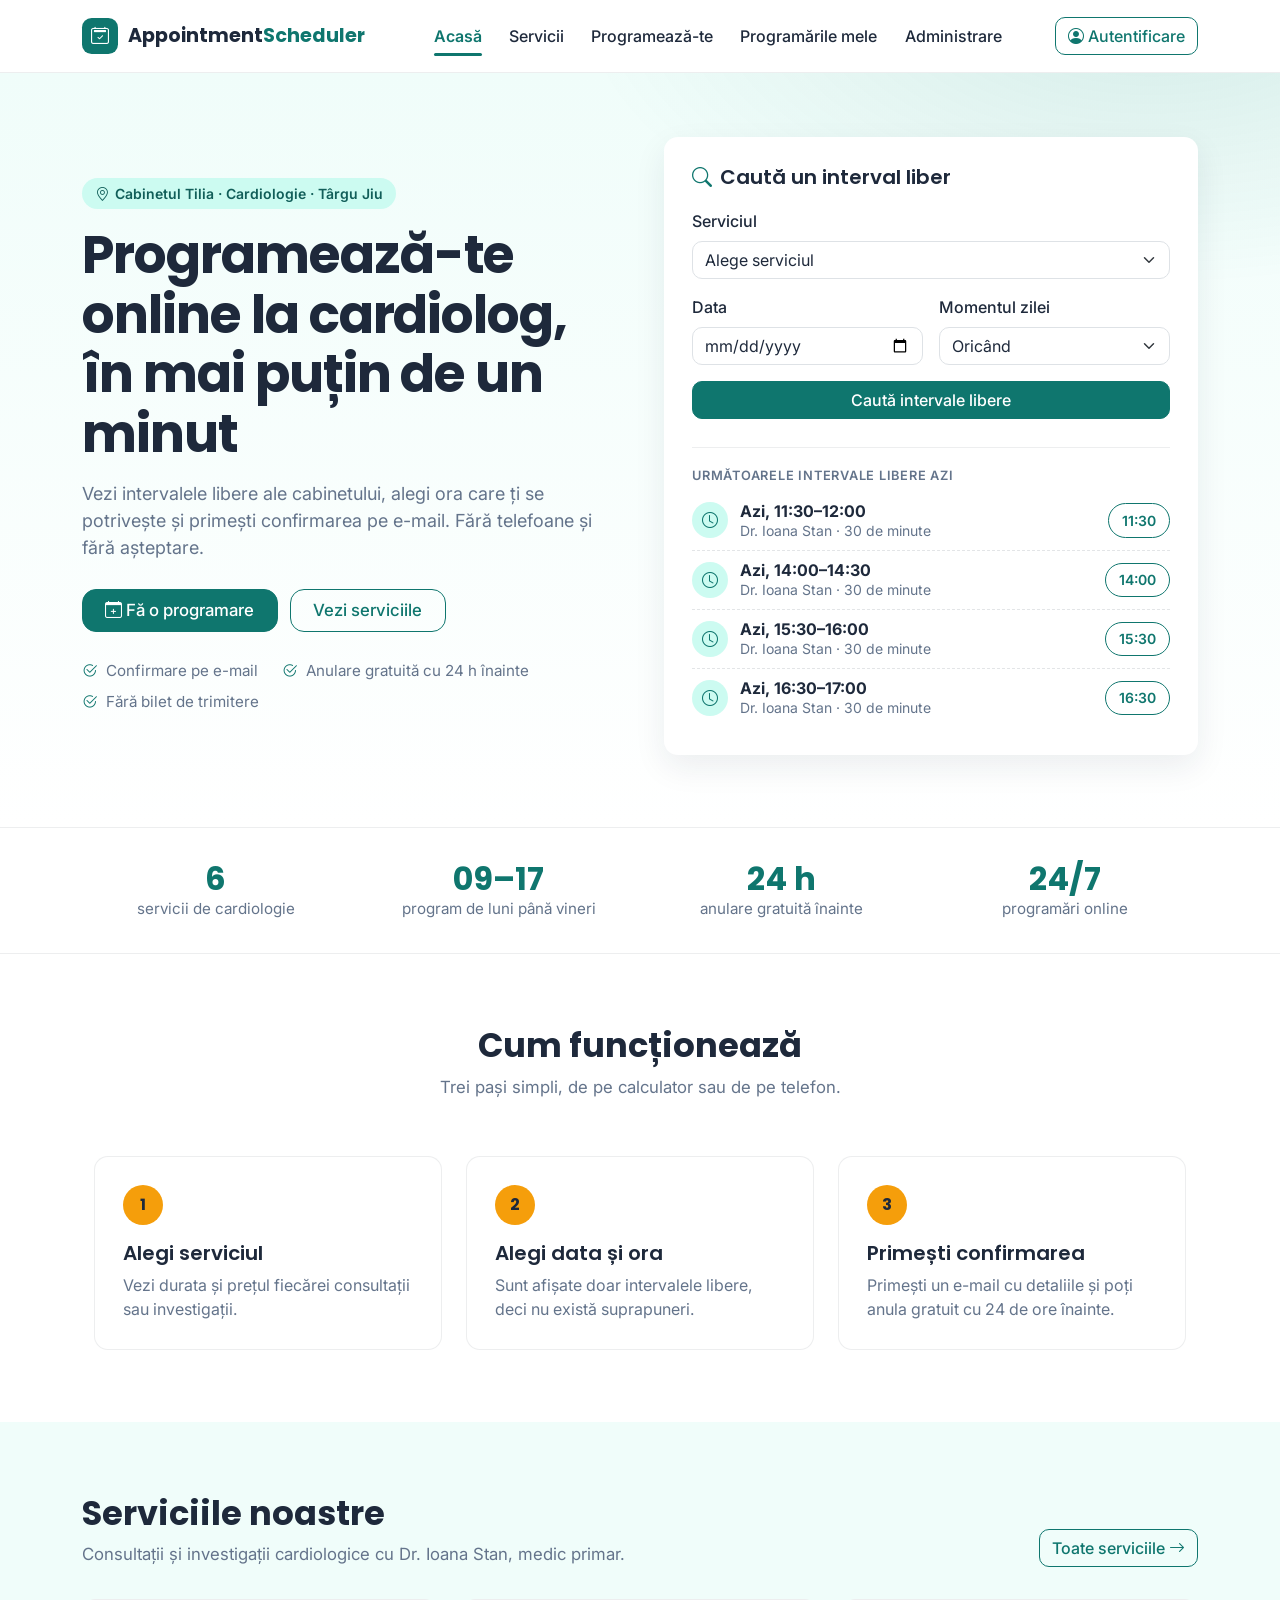
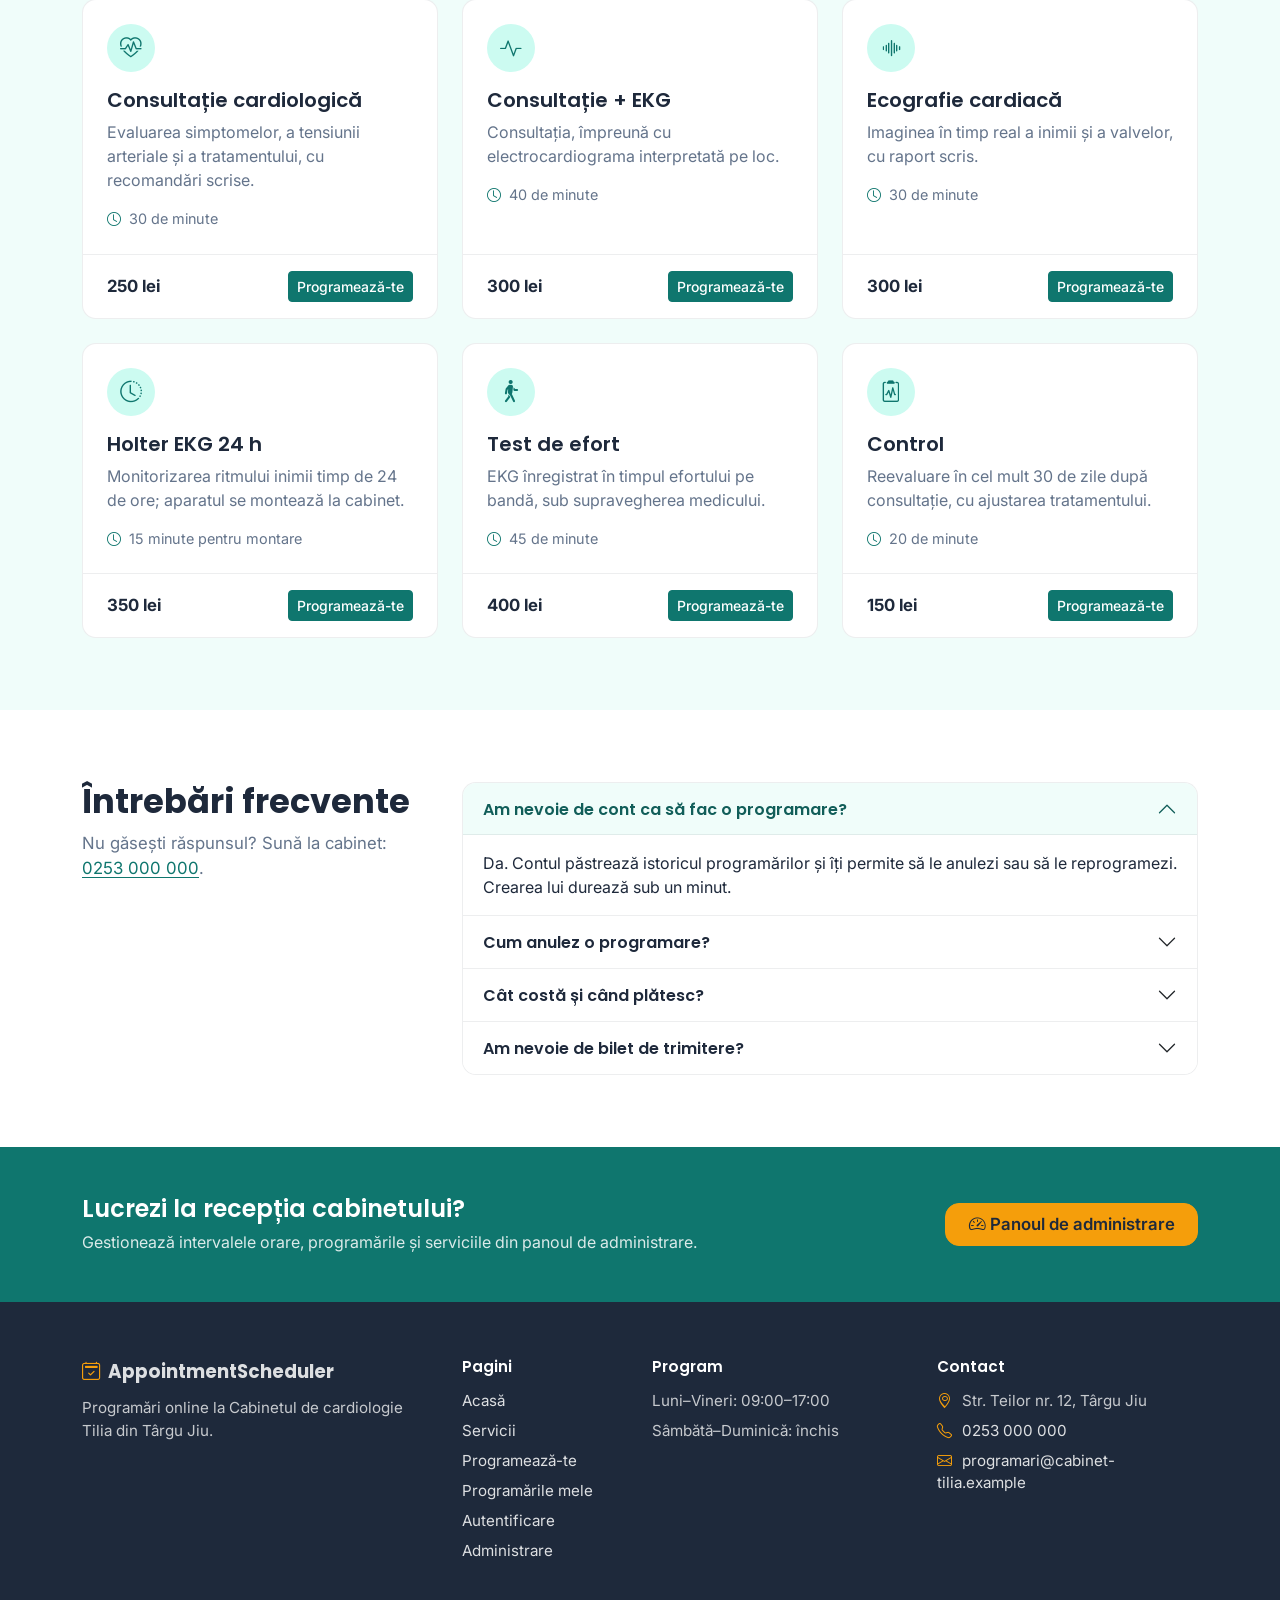
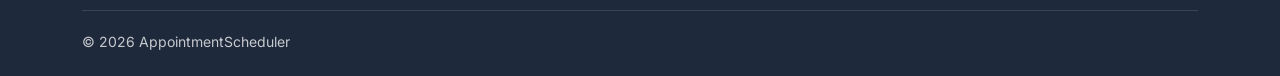
==== commit e671e88f: "README:corectare subsol" ====
--- a/index.html
+++ b/index.html
@@ -401,7 +401,7 @@
         </div>
       </div>
       <div class="footer-bottom">
-        <p>© <span data-an-curent>2026</span> AppointmentScheduler · Proiect universitar — toate datele sunt fictive.</p>
+        <p>© <span data-an-curent>2026</span> AppointmentScheduler </p>
       </div>
     </div>
   </footer>
